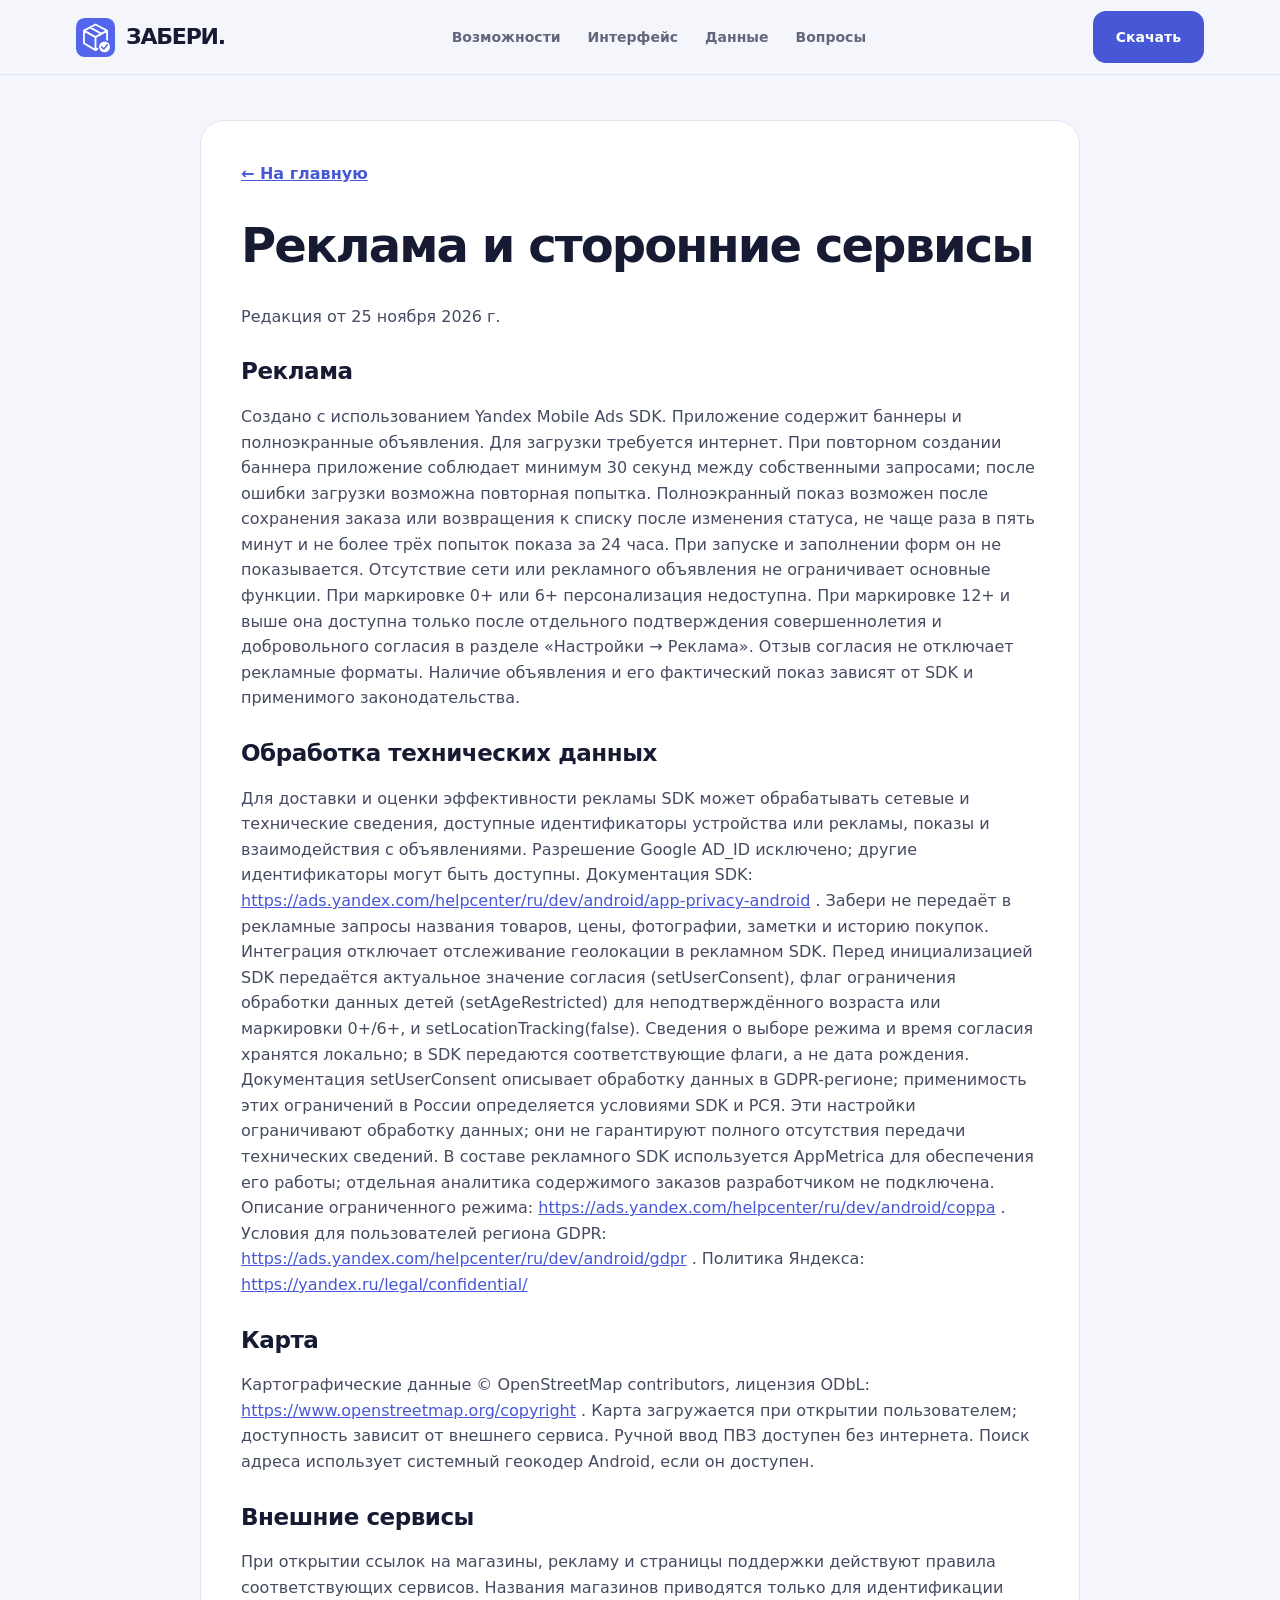
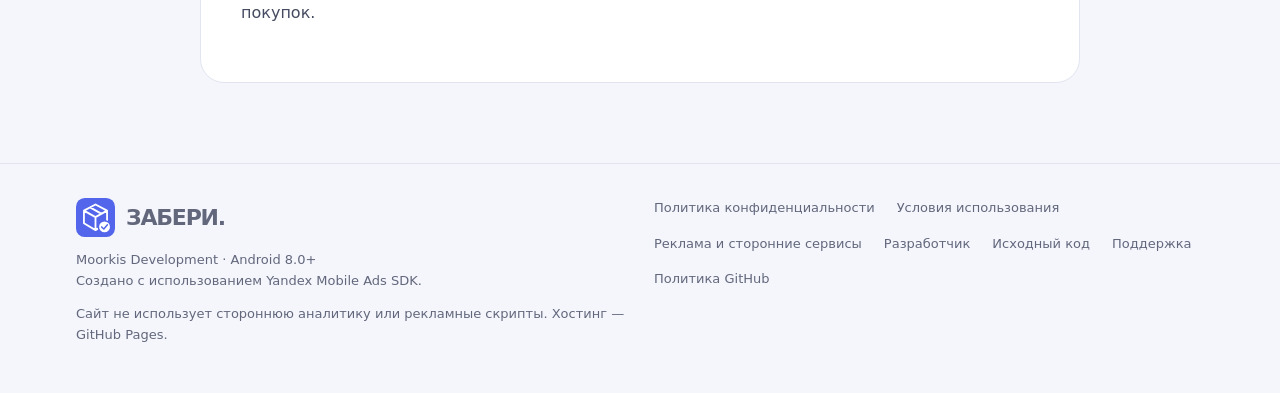
==== ads.html @ d18c514d "Publish animated Zaberi product site with source-based interface previews" ====
<!doctype html><html lang="ru"><head><meta charset="utf-8"><meta name="viewport" content="width=device-width,initial-scale=1"><meta name="description" content="Реклама и сторонние сервисы приложения ЗАБЕРИ."><meta name="theme-color" content="#f5f6fc"><meta property="og:title" content="Реклама и сторонние сервисы — ЗАБЕРИ."><meta property="og:description" content="Реклама и сторонние сервисы приложения ЗАБЕРИ."><meta property="og:image" content="https://epbloger.github.io/zaberi/assets/cover.svg"><title>Реклама и сторонние сервисы — ЗАБЕРИ.</title><link rel="icon" type="image/svg+xml" href="assets/icon.svg"><link rel="stylesheet" href="assets/site.css"></head><body><a class="skip" href="#main">К содержимому</a><header class="nav"><div class="wrap"><a class="brand" href="./" aria-label="ЗАБЕРИ. — главная"><img src="assets/icon.svg" alt="">ЗАБЕРИ.</a><nav class="navlinks" aria-label="Разделы сайта"><a href="./#features">Возможности</a><a href="./#screens">Интерфейс</a><a href="./#privacy">Данные</a><a href="./#faq">Вопросы</a></nav><a class="btn primary" href="./#download">Скачать</a></div></header><main id="main" class="legal"><a class="backlink" href="./">← На главную</a><h1>Реклама и сторонние сервисы</h1><p>Редакция от 25 ноября 2026 г.</p><h2>Реклама</h2><p>Создано с использованием Yandex Mobile Ads SDK. Приложение содержит баннеры и полноэкранные объявления. Для загрузки требуется интернет. При повторном создании баннера приложение соблюдает минимум 30 секунд между собственными запросами; после ошибки загрузки возможна повторная попытка. Полноэкранный показ возможен после сохранения заказа или возвращения к списку после изменения статуса, не чаще раза в пять минут и не более трёх попыток показа за 24 часа. При запуске и заполнении форм он не показывается. Отсутствие сети или рекламного объявления не ограничивает основные функции. При маркировке 0+ или 6+ персонализация недоступна. При маркировке 12+ и выше она доступна только после отдельного подтверждения совершеннолетия и добровольного согласия в разделе «Настройки → Реклама». Отзыв согласия не отключает рекламные форматы. Наличие объявления и его фактический показ зависят от SDK и применимого законодательства.</p><h2>Обработка технических данных</h2><p>Для доставки и оценки эффективности рекламы SDK может обрабатывать сетевые и технические сведения, доступные идентификаторы устройства или рекламы, показы и взаимодействия с объявлениями. Разрешение Google AD_ID исключено; другие идентификаторы могут быть доступны. Документация SDK: <a href="https://ads.yandex.com/helpcenter/ru/dev/android/app-privacy-android">https://ads.yandex.com/helpcenter/ru/dev/android/app-privacy-android</a> . Забери не передаёт в рекламные запросы названия товаров, цены, фотографии, заметки и историю покупок. Интеграция отключает отслеживание геолокации в рекламном SDK. Перед инициализацией SDK передаётся актуальное значение согласия (setUserConsent), флаг ограничения обработки данных детей (setAgeRestricted) для неподтверждённого возраста или маркировки 0+/6+, и setLocationTracking(false). Сведения о выборе режима и время согласия хранятся локально; в SDK передаются соответствующие флаги, а не дата рождения. Документация setUserConsent описывает обработку данных в GDPR-регионе; применимость этих ограничений в России определяется условиями SDK и РСЯ. Эти настройки ограничивают обработку данных; они не гарантируют полного отсутствия передачи технических сведений. В составе рекламного SDK используется AppMetrica для обеспечения его работы; отдельная аналитика содержимого заказов разработчиком не подключена. Описание ограниченного режима: <a href="https://ads.yandex.com/helpcenter/ru/dev/android/coppa">https://ads.yandex.com/helpcenter/ru/dev/android/coppa</a> . Условия для пользователей региона GDPR: <a href="https://ads.yandex.com/helpcenter/ru/dev/android/gdpr">https://ads.yandex.com/helpcenter/ru/dev/android/gdpr</a> . Политика Яндекса: <a href="https://yandex.ru/legal/confidential/">https://yandex.ru/legal/confidential/</a></p><h2>Карта</h2><p>Картографические данные © OpenStreetMap contributors, лицензия ODbL: <a href="https://www.openstreetmap.org/copyright">https://www.openstreetmap.org/copyright</a> . Карта загружается при открытии пользователем; доступность зависит от внешнего сервиса. Ручной ввод ПВЗ доступен без интернета. Поиск адреса использует системный геокодер Android, если он доступен.</p><h2>Внешние сервисы</h2><p>При открытии ссылок на магазины, рекламу и страницы поддержки действуют правила соответствующих сервисов. Названия магазинов приводятся только для идентификации покупок.</p></main><footer class="footer"><div class="wrap footer-grid"><div><a class="brand" href="./"><img src="assets/icon.svg" alt="">ЗАБЕРИ.</a><p>Moorkis Development · Android 8.0+<br>Создано с использованием Yandex Mobile Ads SDK.</p><p>Сайт не использует стороннюю аналитику или рекламные скрипты. Хостинг — GitHub Pages.</p></div><div class="footer-links"><a href="privacy.html">Политика конфиденциальности</a><a href="terms.html">Условия использования</a><a href="ads.html">Реклама и сторонние сервисы</a><a href="developer.html">Разработчик</a><a href="https://github.com/epbloger/zaberi/tree/release-1.0-dev">Исходный код</a><a href="mailto:helpmoorkis@yandex.ru">Поддержка</a><a href="https://docs.github.com/ru/site-policy/privacy-policies/github-general-privacy-statement">Политика GitHub</a></div></div></footer></body></html>
---- assets/site.css ----
:root{--ink:#161a32;--muted:#62677c;--brand:#4658d6;--paper:#f5f6fc;--line:#e2e5f0;--max:1180px}*{box-sizing:border-box}html{scroll-behavior:smooth;scroll-padding-top:90px}body{margin:0;background:var(--paper);color:var(--ink);font:16px/1.6 system-ui,-apple-system,"Segoe UI",sans-serif}a{color:inherit;text-decoration:none}img{max-width:100%;display:block}button{font:inherit;cursor:pointer}a:focus-visible,button:focus-visible,summary:focus-visible{outline:3px solid #5366eb;outline-offset:5px}.wrap{max-width:var(--max);margin:auto;padding:0 26px}.skip{position:absolute;top:-80px;background:white;padding:12px;z-index:100}.skip:focus{top:10px}.nav{position:sticky;top:0;z-index:10;background:#f5f6fcee;backdrop-filter:blur(18px);border-bottom:1px solid #e2e5f0}.nav .wrap{display:flex;align-items:center;justify-content:space-between;min-height:74px;gap:18px}.brand{display:flex;align-items:center;gap:11px;font-weight:900;font-size:22px;letter-spacing:-1.2px}.brand img{width:39px}.navlinks{display:flex;gap:27px;font-size:14px;color:var(--muted);font-weight:600}.navlinks a:hover{color:var(--brand)}.btn{display:inline-flex;align-items:center;justify-content:center;gap:8px;padding:14px 22px;border-radius:13px;font-size:14px;font-weight:700;border:1px solid transparent;transition:transform .2s,box-shadow .2s}.btn:hover{transform:translateY(-3px);box-shadow:0 12px 28px #161a3220}.primary{background:var(--brand);color:#fff}.light{background:white;color:#303eb2}.outline{border-color:#ffffff4d;color:white}.hero{isolation:isolate;overflow:hidden;position:relative;max-width:1320px;margin:22px auto 0;border-radius:34px;color:#fff;background:radial-gradient(ellipse at 85% 15%,#737ef9,transparent 52%),radial-gradient(ellipse at 30% 100%,#3448b5,transparent 65%),#171c42}.hero:before{content:"";position:absolute;inset:0;z-index:-1;background:linear-gradient(#ffffff13 1px,transparent 1px),linear-gradient(90deg,#ffffff13 1px,transparent 1px);background-size:44px 44px;mask-image:linear-gradient(90deg,transparent,#000)}.hero .wrap{min-height:650px;display:grid;grid-template-columns:1fr .95fr;gap:28px;align-items:center;padding:65px 34px}.eyebrow{text-transform:uppercase;letter-spacing:.14em;font-size:11px;font-weight:800;color:#b9c4ff;display:flex;align-items:center;gap:10px}.dot{background:#8cefb8;width:8px;height:8px;border-radius:50%;box-shadow:0 0 0 5px #8cefb82c}.hero h1{font-size:clamp(47px,5.8vw,83px);line-height:1.02;letter-spacing:-.075em;margin:24px 0;font-weight:850}.hero h1 span{color:#b8c3ff}.lead{font-size:19px;color:#e0e4fc;max-width:510px;margin:0 0 30px}.actions{display:flex;flex-wrap:wrap;gap:12px}.note{font-size:12px;color:#c3cbee;margin-top:20px}.visual{height:510px;position:relative;display:grid;place-items:center}.orb{position:absolute;width:390px;height:390px;border-radius:50%;border:1px solid #ffffff30;box-shadow:0 0 0 40px #ffffff09,0 0 0 80px #ffffff06}.phone{border:8px solid #151725;border-radius:34px;background:#151725;overflow:hidden;box-shadow:0 32px 70px #0a0e2990;aspect-ratio:390/800}.phone img{width:100%;height:100%;object-fit:contain;border-radius:25px}.front{width:238px;position:relative;z-index:2;animation:float 7s ease-in-out infinite;transform:translateX(-25px) rotate(-5deg)}.back{width:204px;position:absolute;transform:translateX(118px) rotate(10deg);opacity:.9}.bubble{position:absolute;z-index:3;background:#fff;color:#1c2343;padding:12px 16px;border-radius:15px;font-weight:750;font-size:14px;box-shadow:0 15px 40px #10153640;animation:drift 6s ease-in-out infinite}.bubble small{display:block;color:#62677c;font-size:11px;font-weight:500}.b1{left:0;top:74px}.b2{right:0;bottom:80px;animation-direction:reverse}@keyframes float{0%,100%{transform:translate(-25px,0) rotate(-5deg)}50%{transform:translate(-25px,-12px) rotate(-3deg)}}@keyframes drift{0%,100%{translate:0 0}50%{translate:0 -10px}}.trust{display:grid;grid-template-columns:repeat(4,1fr);gap:18px;padding:25px 0 10px}.trust>div{border-bottom:1px solid var(--line);padding:14px 0;font-size:13px;color:var(--muted)}.trust b{display:block;color:var(--ink);font-size:16px}.section{padding:94px 0 0}.kicker{font-size:11px;font-weight:850;letter-spacing:.15em;color:var(--brand);text-transform:uppercase}h2{font-size:clamp(32px,4.4vw,56px);line-height:1.07;letter-spacing:-.055em;margin:12px 0 20px}.intro{color:var(--muted);max-width:620px;font-size:18px;margin-bottom:30px}.grid{display:grid;grid-template-columns:repeat(3,1fr);gap:16px}.tile{background:#fff;border:1px solid var(--line);border-radius:23px;padding:26px;min-height:210px;transition:transform .3s,border-color .3s}.tile:hover{transform:translateY(-5px);border-color:#b6bfff}.tile-icon{width:46px;height:46px;display:grid;place-items:center;border-radius:14px;background:#e9edff;color:#4658d6;font-size:24px;font-weight:700}.tile h3{font-size:19px;letter-spacing:-.03em;margin:16px 0 7px}.tile p{margin:0;color:var(--muted);font-size:14px}.gallery{background:#e9edff;border:1px solid #dce2ff;border-radius:30px;padding:28px;display:grid;grid-template-columns:1fr 1fr;align-items:center;gap:30px}.tabs{display:grid;gap:9px}.tab{padding:16px 18px;text-align:left;background:#ffffff80;color:var(--ink);border:1px solid transparent;border-radius:14px;font-weight:700}.tab span{display:block;color:var(--muted);font-size:13px;font-weight:400}.tab[aria-pressed=true]{background:white;border-color:#b5bfff;box-shadow:0 5px 16px #4658d611}.display{display:grid;place-items:center;min-height:545px;background:radial-gradient(circle,#c6ceff,transparent 65%)}.display .phone{width:248px;box-shadow:0 25px 45px #343e8a35}.display .phone img{transition:opacity .2s}.demo-note{font-size:12px;color:#535c85;margin:12px 0 0;text-align:center}.privacy{display:grid;grid-template-columns:1.1fr 1fr;gap:22px;background:#171c42;color:#fff;border-radius:30px;padding:44px}.privacy p{color:#cbd2f8}.privacy .kicker{color:#aebcff}.privacy-list{display:grid;align-content:center;gap:12px}.privacy-list div{padding:15px 18px;background:#ffffff0a;border:1px solid #ffffff1c;border-radius:14px}.privacy-list b{color:#b8c3ff}.steps{display:grid;grid-template-columns:repeat(3,1fr);gap:16px}.step{border-top:1px solid #cbd2e8;padding:22px 8px 0}.step strong{font-size:32px;color:#5366eb;letter-spacing:-.07em}.step h3{margin:12px 0 8px}.step p{margin:0;color:var(--muted)}.faq{display:grid;gap:10px;max-width:860px}.faq details{background:#fff;border:1px solid var(--line);border-radius:16px;padding:18px 22px}.faq summary{cursor:pointer;font-weight:700}.faq p{color:var(--muted);margin:12px 0 0}.cta{border-radius:30px;background:linear-gradient(135deg,#343fb5,#5366eb);color:#fff;padding:45px;display:grid;grid-template-columns:1fr auto;align-items:center;gap:24px}.cta p{color:#e0e4ff;margin:0;max-width:650px}.cta h2{margin-top:0}.footer{margin-top:80px;border-top:1px solid var(--line);padding:34px 0;color:var(--muted);font-size:13px}.footer-grid{display:grid;grid-template-columns:1fr 1fr;gap:28px}.footer-links{display:flex;gap:15px 22px;flex-wrap:wrap;align-content:start}.footer a:hover,.legal a:hover{text-decoration:underline}.legal{max-width:880px;margin:45px auto 80px;padding:40px;background:white;border:1px solid var(--line);border-radius:24px;overflow-wrap:anywhere}.legal h1{font-size:clamp(30px,5vw,48px);line-height:1.1;letter-spacing:-.04em}.legal h2{font-size:23px;letter-spacing:-.02em;margin-top:30px}.legal a{color:var(--brand);text-decoration:underline}.legal p{color:#454b61}.legal .backlink{font-weight:700}.reveal{opacity:1;transform:none}.js .reveal.pending{opacity:0;transform:translateY(20px)}.js .reveal{transition:opacity .65s,transform .65s}@media(max-width:1000px){.hero{margin:14px 14px 0}.hero .wrap{grid-template-columns:1fr .85fr}.visual{height:480px}.front{width:210px}.back{width:178px;transform:translateX(85px) rotate(10deg)}.bubble{font-size:12px;padding:10px}.orb{width:270px;height:270px}.navlinks{gap:15px}.grid{grid-template-columns:repeat(2,1fr)}}@media(max-width:720px){.wrap{padding:0 18px}.nav .wrap{min-height:65px}.navlinks{display:none}.brand{font-size:20px}.nav .btn{padding:10px 13px;font-size:12px}.hero{margin:10px 10px 0;border-radius:24px}.hero .wrap{grid-template-columns:1fr;min-height:0;padding:36px 22px 12px;gap:0}.hero h1{font-size:clamp(43px,10vw,65px)}.lead{font-size:17px}.visual{height:450px}.front{width:195px}.back{width:165px;transform:translateX(83px) rotate(10deg)}.b1{top:65px;left:0}.b2{bottom:66px;right:0}.trust{grid-template-columns:repeat(2,1fr);gap:12px}.section{padding-top:65px}.grid{grid-template-columns:1fr}.tile{min-height:0}.gallery{grid-template-columns:1fr;padding:16px;gap:10px}.display{min-height:500px}.privacy{grid-template-columns:1fr;padding:26px}.steps{grid-template-columns:1fr}.cta{grid-template-columns:1fr;padding:28px}.footer-grid{grid-template-columns:1fr}.legal{margin:20px 14px;padding:23px}.footer{margin-top:55px}}@media(max-width:350px){.bubble{display:none}.back{transform:translateX(62px) rotate(8deg)}.front{width:178px}.display .phone{width:220px}}@media(prefers-reduced-motion:reduce){html{scroll-behavior:auto}*,*::before,*::after{animation:none!important;transition:none!important}.js .reveal.pending{opacity:1;transform:none}}
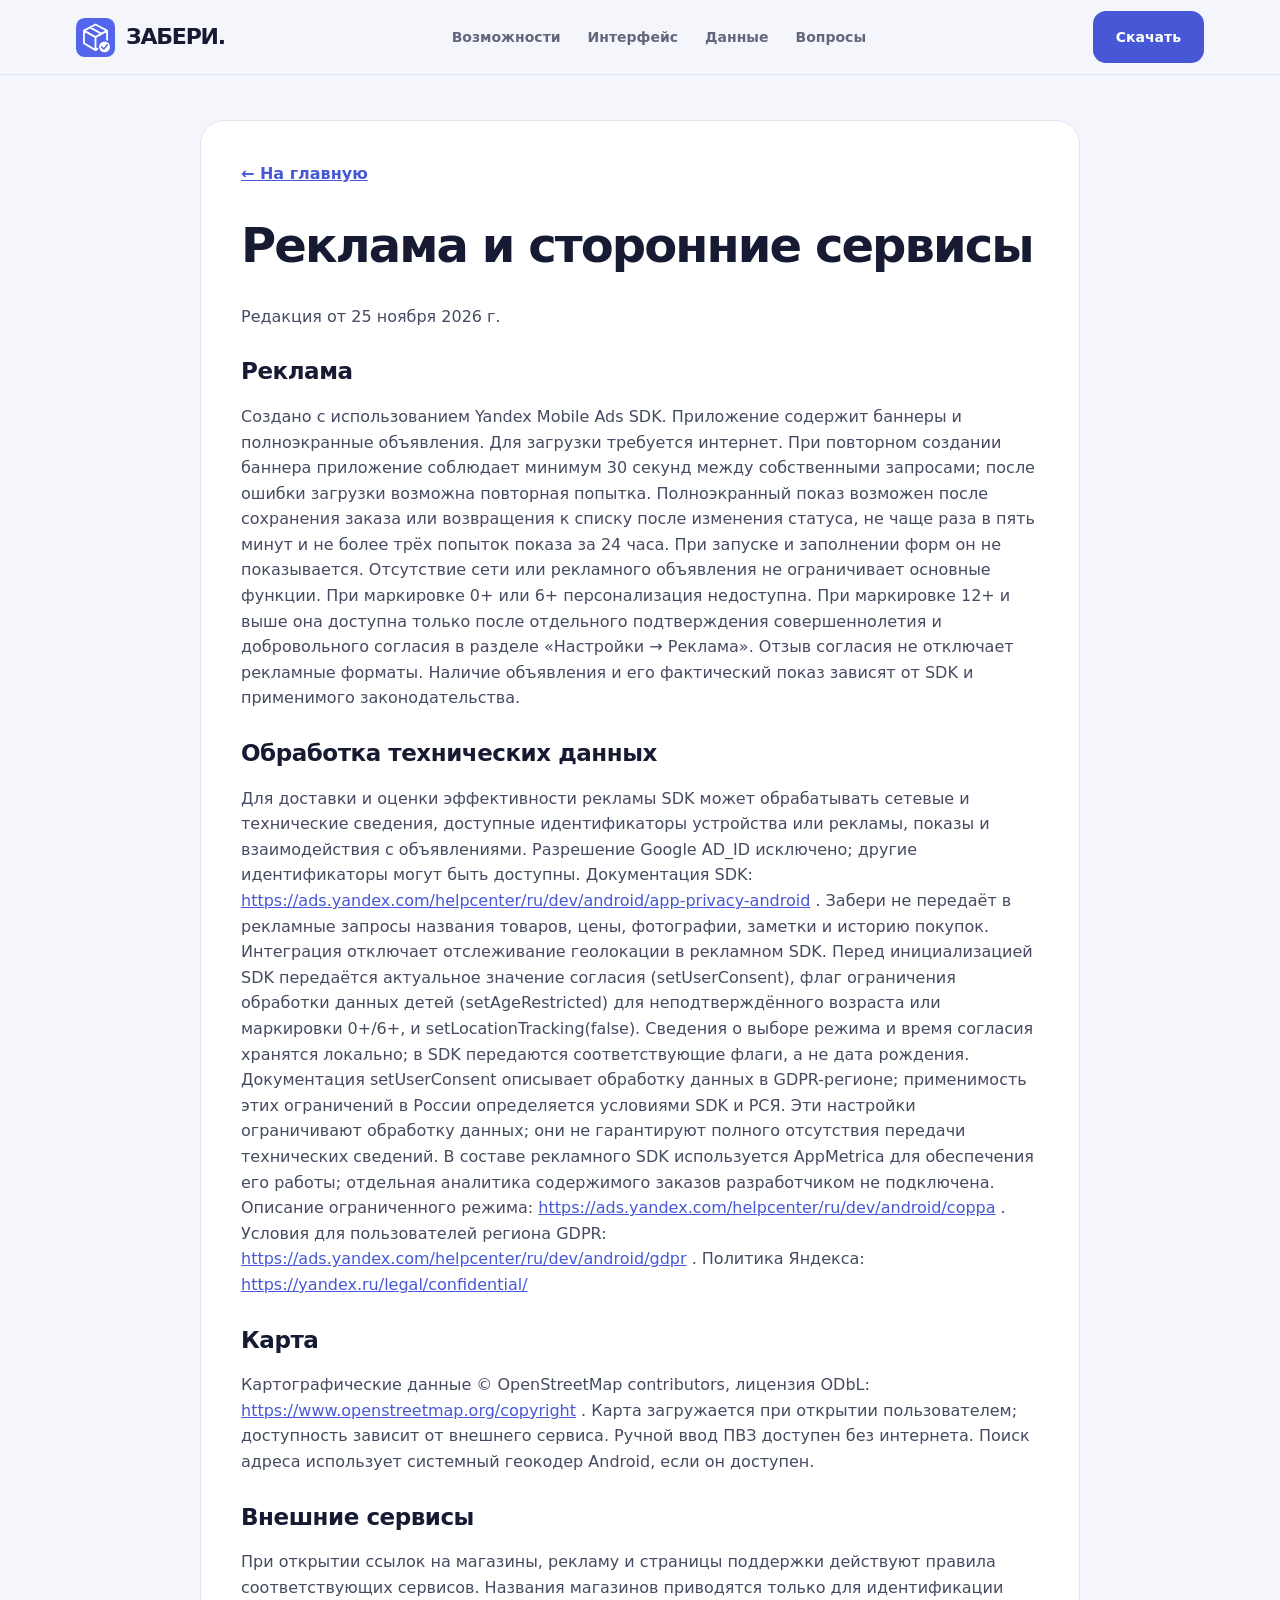
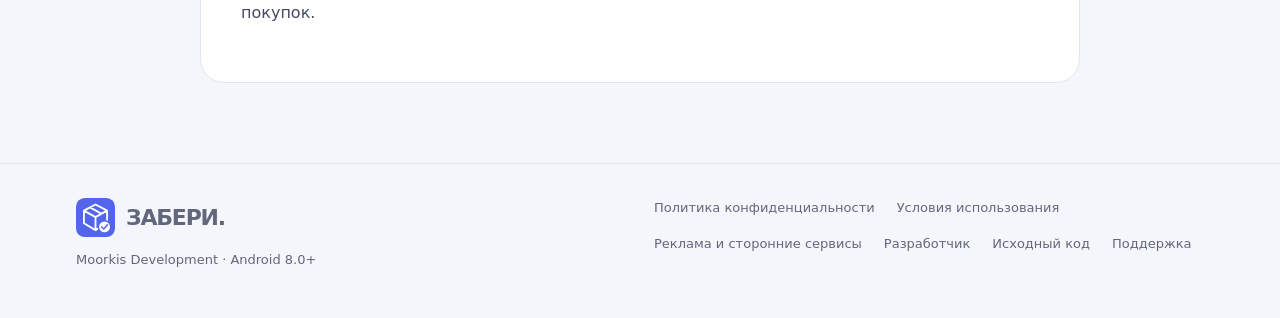
==== commit 1d8a88ef: "Move SDK and hosting details out of customer-facing pages" ====
--- a/ads.html
+++ b/ads.html
@@ -1 +1 @@
-<!doctype html><html lang="ru"><head><meta charset="utf-8"><meta name="viewport" content="width=device-width,initial-scale=1"><meta name="description" content="Реклама и сторонние сервисы приложения ЗАБЕРИ."><meta name="theme-color" content="#f5f6fc"><meta property="og:title" content="Реклама и сторонние сервисы — ЗАБЕРИ."><meta property="og:description" content="Реклама и сторонние сервисы приложения ЗАБЕРИ."><meta property="og:image" content="https://epbloger.github.io/zaberi/assets/cover.svg"><title>Реклама и сторонние сервисы — ЗАБЕРИ.</title><link rel="icon" type="image/svg+xml" href="assets/icon.svg"><link rel="stylesheet" href="assets/site.css"></head><body><a class="skip" href="#main">К содержимому</a><header class="nav"><div class="wrap"><a class="brand" href="./" aria-label="ЗАБЕРИ. — главная"><img src="assets/icon.svg" alt="">ЗАБЕРИ.</a><nav class="navlinks" aria-label="Разделы сайта"><a href="./#features">Возможности</a><a href="./#screens">Интерфейс</a><a href="./#privacy">Данные</a><a href="./#faq">Вопросы</a></nav><a class="btn primary" href="./#download">Скачать</a></div></header><main id="main" class="legal"><a class="backlink" href="./">← На главную</a><h1>Реклама и сторонние сервисы</h1><p>Редакция от 25 ноября 2026 г.</p><h2>Реклама</h2><p>Создано с использованием Yandex Mobile Ads SDK. Приложение содержит баннеры и полноэкранные объявления. Для загрузки требуется интернет. При повторном создании баннера приложение соблюдает минимум 30 секунд между собственными запросами; после ошибки загрузки возможна повторная попытка. Полноэкранный показ возможен после сохранения заказа или возвращения к списку после изменения статуса, не чаще раза в пять минут и не более трёх попыток показа за 24 часа. При запуске и заполнении форм он не показывается. Отсутствие сети или рекламного объявления не ограничивает основные функции. При маркировке 0+ или 6+ персонализация недоступна. При маркировке 12+ и выше она доступна только после отдельного подтверждения совершеннолетия и добровольного согласия в разделе «Настройки → Реклама». Отзыв согласия не отключает рекламные форматы. Наличие объявления и его фактический показ зависят от SDK и применимого законодательства.</p><h2>Обработка технических данных</h2><p>Для доставки и оценки эффективности рекламы SDK может обрабатывать сетевые и технические сведения, доступные идентификаторы устройства или рекламы, показы и взаимодействия с объявлениями. Разрешение Google AD_ID исключено; другие идентификаторы могут быть доступны. Документация SDK: <a href="https://ads.yandex.com/helpcenter/ru/dev/android/app-privacy-android">https://ads.yandex.com/helpcenter/ru/dev/android/app-privacy-android</a> . Забери не передаёт в рекламные запросы названия товаров, цены, фотографии, заметки и историю покупок. Интеграция отключает отслеживание геолокации в рекламном SDK. Перед инициализацией SDK передаётся актуальное значение согласия (setUserConsent), флаг ограничения обработки данных детей (setAgeRestricted) для неподтверждённого возраста или маркировки 0+/6+, и setLocationTracking(false). Сведения о выборе режима и время согласия хранятся локально; в SDK передаются соответствующие флаги, а не дата рождения. Документация setUserConsent описывает обработку данных в GDPR-регионе; применимость этих ограничений в России определяется условиями SDK и РСЯ. Эти настройки ограничивают обработку данных; они не гарантируют полного отсутствия передачи технических сведений. В составе рекламного SDK используется AppMetrica для обеспечения его работы; отдельная аналитика содержимого заказов разработчиком не подключена. Описание ограниченного режима: <a href="https://ads.yandex.com/helpcenter/ru/dev/android/coppa">https://ads.yandex.com/helpcenter/ru/dev/android/coppa</a> . Условия для пользователей региона GDPR: <a href="https://ads.yandex.com/helpcenter/ru/dev/android/gdpr">https://ads.yandex.com/helpcenter/ru/dev/android/gdpr</a> . Политика Яндекса: <a href="https://yandex.ru/legal/confidential/">https://yandex.ru/legal/confidential/</a></p><h2>Карта</h2><p>Картографические данные © OpenStreetMap contributors, лицензия ODbL: <a href="https://www.openstreetmap.org/copyright">https://www.openstreetmap.org/copyright</a> . Карта загружается при открытии пользователем; доступность зависит от внешнего сервиса. Ручной ввод ПВЗ доступен без интернета. Поиск адреса использует системный геокодер Android, если он доступен.</p><h2>Внешние сервисы</h2><p>При открытии ссылок на магазины, рекламу и страницы поддержки действуют правила соответствующих сервисов. Названия магазинов приводятся только для идентификации покупок.</p></main><footer class="footer"><div class="wrap footer-grid"><div><a class="brand" href="./"><img src="assets/icon.svg" alt="">ЗАБЕРИ.</a><p>Moorkis Development · Android 8.0+<br>Создано с использованием Yandex Mobile Ads SDK.</p><p>Сайт не использует стороннюю аналитику или рекламные скрипты. Хостинг — GitHub Pages.</p></div><div class="footer-links"><a href="privacy.html">Политика конфиденциальности</a><a href="terms.html">Условия использования</a><a href="ads.html">Реклама и сторонние сервисы</a><a href="developer.html">Разработчик</a><a href="https://github.com/epbloger/zaberi/tree/release-1.0-dev">Исходный код</a><a href="mailto:helpmoorkis@yandex.ru">Поддержка</a><a href="https://docs.github.com/ru/site-policy/privacy-policies/github-general-privacy-statement">Политика GitHub</a></div></div></footer></body></html>+<!doctype html><html lang="ru"><head><meta charset="utf-8"><meta name="viewport" content="width=device-width,initial-scale=1"><meta name="description" content="Реклама и сторонние сервисы приложения ЗАБЕРИ."><meta name="theme-color" content="#f5f6fc"><meta property="og:title" content="Реклама и сторонние сервисы — ЗАБЕРИ."><meta property="og:description" content="Реклама и сторонние сервисы приложения ЗАБЕРИ."><meta property="og:image" content="https://epbloger.github.io/zaberi/assets/cover.svg"><title>Реклама и сторонние сервисы — ЗАБЕРИ.</title><link rel="icon" type="image/svg+xml" href="assets/icon.svg"><link rel="stylesheet" href="assets/site.css"></head><body><a class="skip" href="#main">К содержимому</a><header class="nav"><div class="wrap"><a class="brand" href="./" aria-label="ЗАБЕРИ. — главная"><img src="assets/icon.svg" alt="">ЗАБЕРИ.</a><nav class="navlinks" aria-label="Разделы сайта"><a href="./#features">Возможности</a><a href="./#screens">Интерфейс</a><a href="./#privacy">Данные</a><a href="./#faq">Вопросы</a></nav><a class="btn primary" href="./#download">Скачать</a></div></header><main id="main" class="legal"><a class="backlink" href="./">← На главную</a><h1>Реклама и сторонние сервисы</h1><p>Редакция от 25 ноября 2026 г.</p><h2>Реклама</h2><p>Создано с использованием Yandex Mobile Ads SDK. Приложение содержит баннеры и полноэкранные объявления. Для загрузки требуется интернет. При повторном создании баннера приложение соблюдает минимум 30 секунд между собственными запросами; после ошибки загрузки возможна повторная попытка. Полноэкранный показ возможен после сохранения заказа или возвращения к списку после изменения статуса, не чаще раза в пять минут и не более трёх попыток показа за 24 часа. При запуске и заполнении форм он не показывается. Отсутствие сети или рекламного объявления не ограничивает основные функции. При маркировке 0+ или 6+ персонализация недоступна. При маркировке 12+ и выше она доступна только после отдельного подтверждения совершеннолетия и добровольного согласия в разделе «Настройки → Реклама». Отзыв согласия не отключает рекламные форматы. Наличие объявления и его фактический показ зависят от SDK и применимого законодательства.</p><h2>Обработка технических данных</h2><p>Для доставки и оценки эффективности рекламы SDK может обрабатывать сетевые и технические сведения, доступные идентификаторы устройства или рекламы, показы и взаимодействия с объявлениями. Разрешение Google AD_ID исключено; другие идентификаторы могут быть доступны. Документация SDK: <a href="https://ads.yandex.com/helpcenter/ru/dev/android/app-privacy-android">https://ads.yandex.com/helpcenter/ru/dev/android/app-privacy-android</a> . Забери не передаёт в рекламные запросы названия товаров, цены, фотографии, заметки и историю покупок. Интеграция отключает отслеживание геолокации в рекламном SDK. Перед инициализацией SDK передаётся актуальное значение согласия (setUserConsent), флаг ограничения обработки данных детей (setAgeRestricted) для неподтверждённого возраста или маркировки 0+/6+, и setLocationTracking(false). Сведения о выборе режима и время согласия хранятся локально; в SDK передаются соответствующие флаги, а не дата рождения. Документация setUserConsent описывает обработку данных в GDPR-регионе; применимость этих ограничений в России определяется условиями SDK и РСЯ. Эти настройки ограничивают обработку данных; они не гарантируют полного отсутствия передачи технических сведений. В составе рекламного SDK используется AppMetrica для обеспечения его работы; отдельная аналитика содержимого заказов разработчиком не подключена. Описание ограниченного режима: <a href="https://ads.yandex.com/helpcenter/ru/dev/android/coppa">https://ads.yandex.com/helpcenter/ru/dev/android/coppa</a> . Условия для пользователей региона GDPR: <a href="https://ads.yandex.com/helpcenter/ru/dev/android/gdpr">https://ads.yandex.com/helpcenter/ru/dev/android/gdpr</a> . Политика Яндекса: <a href="https://yandex.ru/legal/confidential/">https://yandex.ru/legal/confidential/</a></p><h2>Карта</h2><p>Картографические данные © OpenStreetMap contributors, лицензия ODbL: <a href="https://www.openstreetmap.org/copyright">https://www.openstreetmap.org/copyright</a> . Карта загружается при открытии пользователем; доступность зависит от внешнего сервиса. Ручной ввод ПВЗ доступен без интернета. Поиск адреса использует системный геокодер Android, если он доступен.</p><h2>Внешние сервисы</h2><p>При открытии ссылок на магазины, рекламу и страницы поддержки действуют правила соответствующих сервисов. Названия магазинов приводятся только для идентификации покупок.</p></main><footer class="footer"><div class="wrap footer-grid"><div><a class="brand" href="./"><img src="assets/icon.svg" alt="">ЗАБЕРИ.</a><p>Moorkis Development · Android 8.0+</p></div><div class="footer-links"><a href="privacy.html">Политика конфиденциальности</a><a href="terms.html">Условия использования</a><a href="ads.html">Реклама и сторонние сервисы</a><a href="developer.html">Разработчик</a><a href="https://github.com/epbloger/zaberi/tree/release-1.0-dev">Исходный код</a><a href="mailto:helpmoorkis@yandex.ru">Поддержка</a></div></div></footer></body></html>
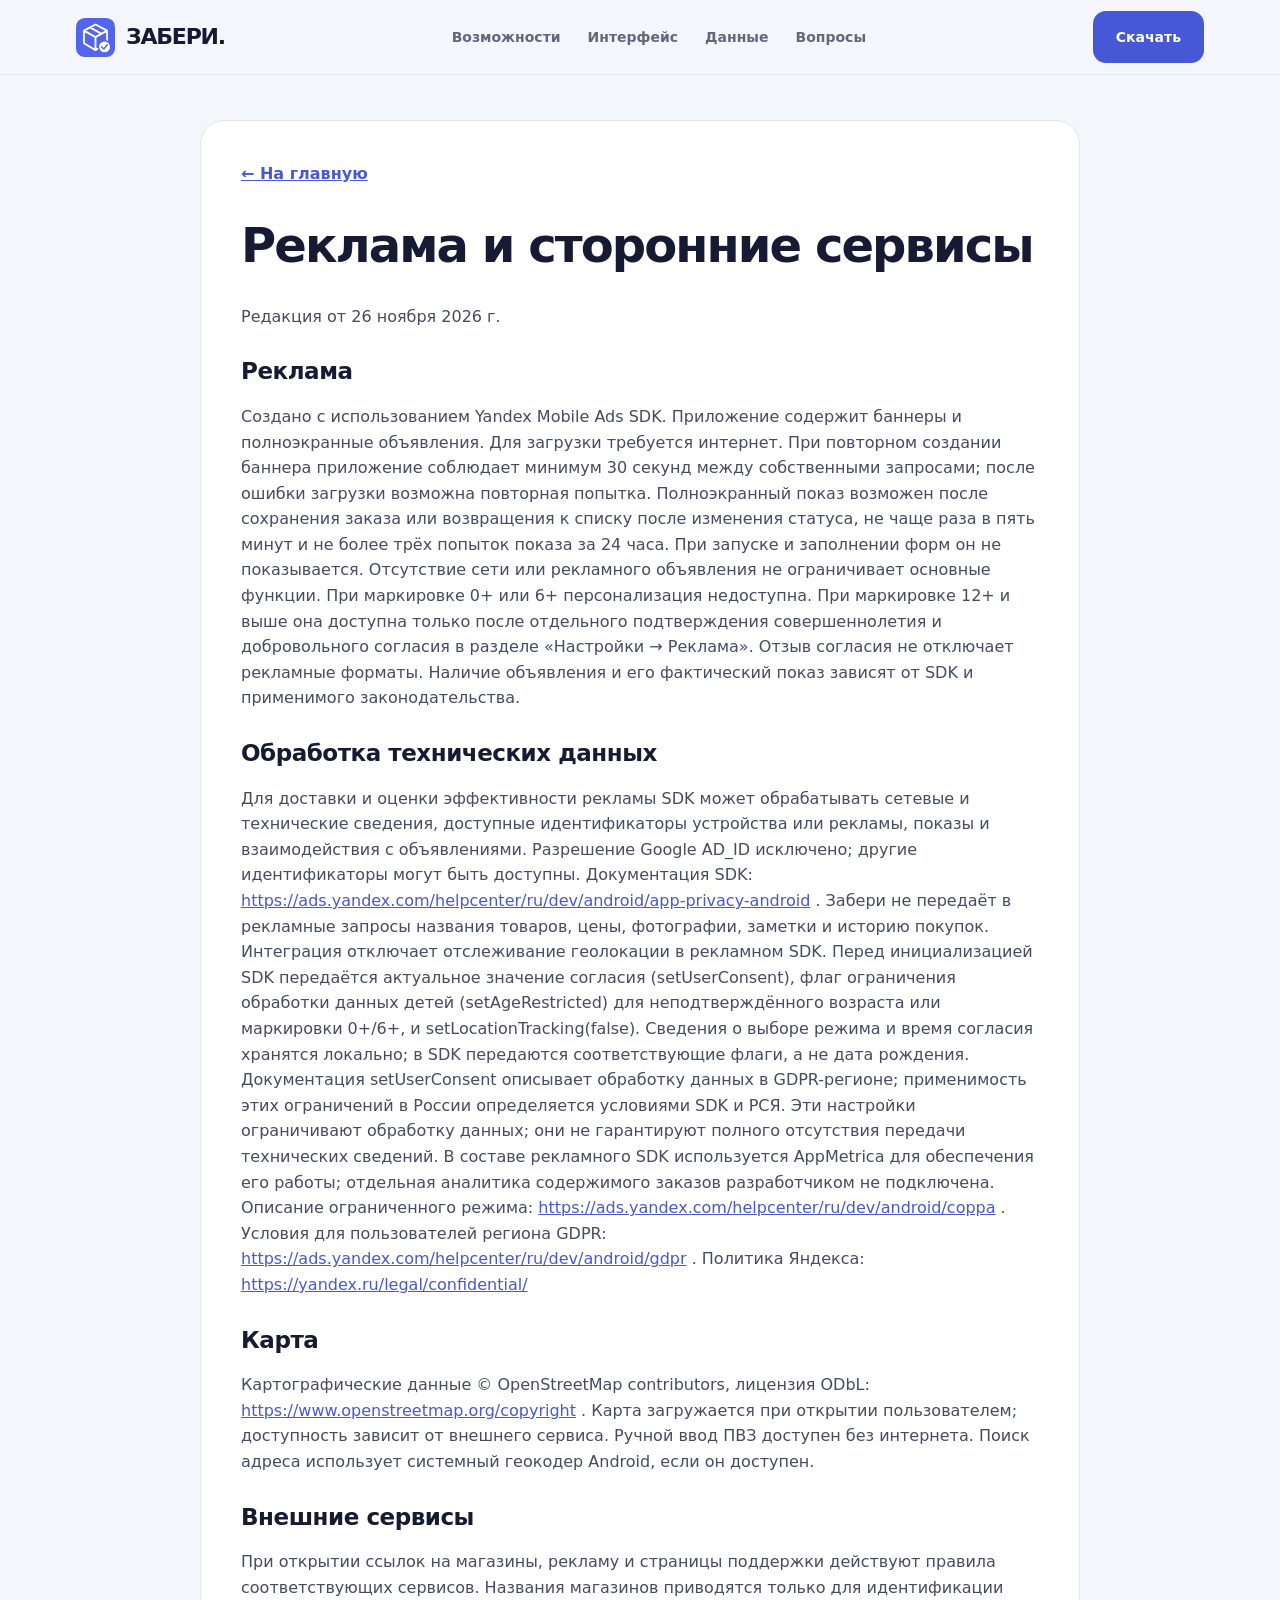
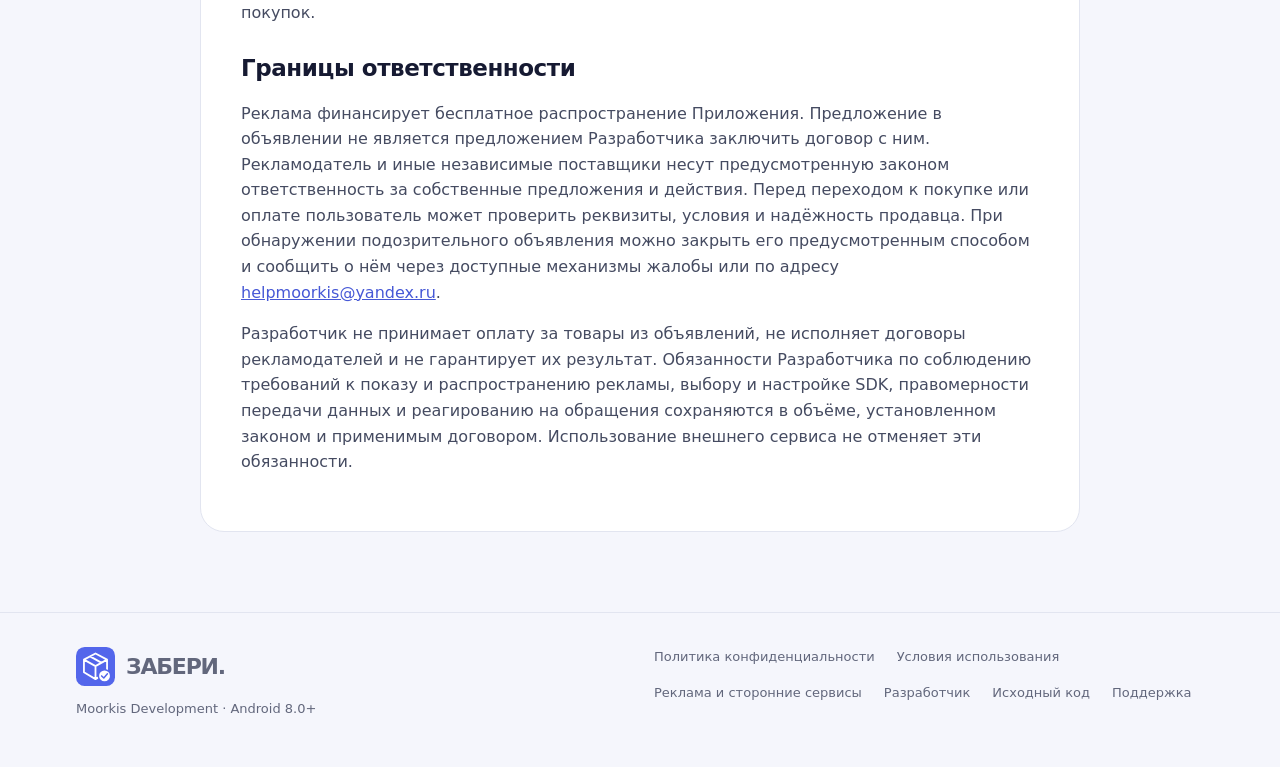
==== commit 55fbfade: "Synchronize public legal pages with revised user terms and privacy notices" ====
--- a/ads.html
+++ b/ads.html
@@ -1 +1 @@
-<!doctype html><html lang="ru"><head><meta charset="utf-8"><meta name="viewport" content="width=device-width,initial-scale=1"><meta name="description" content="Реклама и сторонние сервисы приложения ЗАБЕРИ."><meta name="theme-color" content="#f5f6fc"><meta property="og:title" content="Реклама и сторонние сервисы — ЗАБЕРИ."><meta property="og:description" content="Реклама и сторонние сервисы приложения ЗАБЕРИ."><meta property="og:image" content="https://epbloger.github.io/zaberi/assets/cover.svg"><title>Реклама и сторонние сервисы — ЗАБЕРИ.</title><link rel="icon" type="image/svg+xml" href="assets/icon.svg"><link rel="stylesheet" href="assets/site.css"></head><body><a class="skip" href="#main">К содержимому</a><header class="nav"><div class="wrap"><a class="brand" href="./" aria-label="ЗАБЕРИ. — главная"><img src="assets/icon.svg" alt="">ЗАБЕРИ.</a><nav class="navlinks" aria-label="Разделы сайта"><a href="./#features">Возможности</a><a href="./#screens">Интерфейс</a><a href="./#privacy">Данные</a><a href="./#faq">Вопросы</a></nav><a class="btn primary" href="./#download">Скачать</a></div></header><main id="main" class="legal"><a class="backlink" href="./">← На главную</a><h1>Реклама и сторонние сервисы</h1><p>Редакция от 25 ноября 2026 г.</p><h2>Реклама</h2><p>Создано с использованием Yandex Mobile Ads SDK. Приложение содержит баннеры и полноэкранные объявления. Для загрузки требуется интернет. При повторном создании баннера приложение соблюдает минимум 30 секунд между собственными запросами; после ошибки загрузки возможна повторная попытка. Полноэкранный показ возможен после сохранения заказа или возвращения к списку после изменения статуса, не чаще раза в пять минут и не более трёх попыток показа за 24 часа. При запуске и заполнении форм он не показывается. Отсутствие сети или рекламного объявления не ограничивает основные функции. При маркировке 0+ или 6+ персонализация недоступна. При маркировке 12+ и выше она доступна только после отдельного подтверждения совершеннолетия и добровольного согласия в разделе «Настройки → Реклама». Отзыв согласия не отключает рекламные форматы. Наличие объявления и его фактический показ зависят от SDK и применимого законодательства.</p><h2>Обработка технических данных</h2><p>Для доставки и оценки эффективности рекламы SDK может обрабатывать сетевые и технические сведения, доступные идентификаторы устройства или рекламы, показы и взаимодействия с объявлениями. Разрешение Google AD_ID исключено; другие идентификаторы могут быть доступны. Документация SDK: <a href="https://ads.yandex.com/helpcenter/ru/dev/android/app-privacy-android">https://ads.yandex.com/helpcenter/ru/dev/android/app-privacy-android</a> . Забери не передаёт в рекламные запросы названия товаров, цены, фотографии, заметки и историю покупок. Интеграция отключает отслеживание геолокации в рекламном SDK. Перед инициализацией SDK передаётся актуальное значение согласия (setUserConsent), флаг ограничения обработки данных детей (setAgeRestricted) для неподтверждённого возраста или маркировки 0+/6+, и setLocationTracking(false). Сведения о выборе режима и время согласия хранятся локально; в SDK передаются соответствующие флаги, а не дата рождения. Документация setUserConsent описывает обработку данных в GDPR-регионе; применимость этих ограничений в России определяется условиями SDK и РСЯ. Эти настройки ограничивают обработку данных; они не гарантируют полного отсутствия передачи технических сведений. В составе рекламного SDK используется AppMetrica для обеспечения его работы; отдельная аналитика содержимого заказов разработчиком не подключена. Описание ограниченного режима: <a href="https://ads.yandex.com/helpcenter/ru/dev/android/coppa">https://ads.yandex.com/helpcenter/ru/dev/android/coppa</a> . Условия для пользователей региона GDPR: <a href="https://ads.yandex.com/helpcenter/ru/dev/android/gdpr">https://ads.yandex.com/helpcenter/ru/dev/android/gdpr</a> . Политика Яндекса: <a href="https://yandex.ru/legal/confidential/">https://yandex.ru/legal/confidential/</a></p><h2>Карта</h2><p>Картографические данные © OpenStreetMap contributors, лицензия ODbL: <a href="https://www.openstreetmap.org/copyright">https://www.openstreetmap.org/copyright</a> . Карта загружается при открытии пользователем; доступность зависит от внешнего сервиса. Ручной ввод ПВЗ доступен без интернета. Поиск адреса использует системный геокодер Android, если он доступен.</p><h2>Внешние сервисы</h2><p>При открытии ссылок на магазины, рекламу и страницы поддержки действуют правила соответствующих сервисов. Названия магазинов приводятся только для идентификации покупок.</p></main><footer class="footer"><div class="wrap footer-grid"><div><a class="brand" href="./"><img src="assets/icon.svg" alt="">ЗАБЕРИ.</a><p>Moorkis Development · Android 8.0+</p></div><div class="footer-links"><a href="privacy.html">Политика конфиденциальности</a><a href="terms.html">Условия использования</a><a href="ads.html">Реклама и сторонние сервисы</a><a href="developer.html">Разработчик</a><a href="https://github.com/epbloger/zaberi/tree/release-1.0-dev">Исходный код</a><a href="mailto:helpmoorkis@yandex.ru">Поддержка</a></div></div></footer></body></html>+<!doctype html><html lang="ru"><head><meta charset="utf-8"><meta name="viewport" content="width=device-width,initial-scale=1"><meta name="description" content="Реклама и сторонние сервисы приложения ЗАБЕРИ."><meta name="theme-color" content="#f5f6fc"><meta property="og:title" content="Реклама и сторонние сервисы — ЗАБЕРИ."><meta property="og:description" content="Реклама и сторонние сервисы приложения ЗАБЕРИ."><meta property="og:image" content="https://epbloger.github.io/zaberi/assets/cover.svg"><title>Реклама и сторонние сервисы — ЗАБЕРИ.</title><link rel="icon" type="image/svg+xml" href="assets/icon.svg"><link rel="stylesheet" href="assets/site.css"></head><body><a class="skip" href="#main">К содержимому</a><header class="nav"><div class="wrap"><a class="brand" href="./" aria-label="ЗАБЕРИ. — главная"><img src="assets/icon.svg" alt="">ЗАБЕРИ.</a><nav class="navlinks" aria-label="Разделы сайта"><a href="./#features">Возможности</a><a href="./#screens">Интерфейс</a><a href="./#privacy">Данные</a><a href="./#faq">Вопросы</a></nav><a class="btn primary" href="./#download">Скачать</a></div></header><main id="main" class="legal"><a class="backlink" href="./">← На главную</a><h1>Реклама и сторонние сервисы</h1><p>Редакция от 26 ноября 2026 г.</p><h2>Реклама</h2><p>Создано с использованием Yandex Mobile Ads SDK. Приложение содержит баннеры и полноэкранные объявления. Для загрузки требуется интернет. При повторном создании баннера приложение соблюдает минимум 30 секунд между собственными запросами; после ошибки загрузки возможна повторная попытка. Полноэкранный показ возможен после сохранения заказа или возвращения к списку после изменения статуса, не чаще раза в пять минут и не более трёх попыток показа за 24 часа. При запуске и заполнении форм он не показывается. Отсутствие сети или рекламного объявления не ограничивает основные функции. При маркировке 0+ или 6+ персонализация недоступна. При маркировке 12+ и выше она доступна только после отдельного подтверждения совершеннолетия и добровольного согласия в разделе «Настройки → Реклама». Отзыв согласия не отключает рекламные форматы. Наличие объявления и его фактический показ зависят от SDK и применимого законодательства.</p><h2>Обработка технических данных</h2><p>Для доставки и оценки эффективности рекламы SDK может обрабатывать сетевые и технические сведения, доступные идентификаторы устройства или рекламы, показы и взаимодействия с объявлениями. Разрешение Google AD_ID исключено; другие идентификаторы могут быть доступны. Документация SDK: <a href="https://ads.yandex.com/helpcenter/ru/dev/android/app-privacy-android">https://ads.yandex.com/helpcenter/ru/dev/android/app-privacy-android</a> . Забери не передаёт в рекламные запросы названия товаров, цены, фотографии, заметки и историю покупок. Интеграция отключает отслеживание геолокации в рекламном SDK. Перед инициализацией SDK передаётся актуальное значение согласия (setUserConsent), флаг ограничения обработки данных детей (setAgeRestricted) для неподтверждённого возраста или маркировки 0+/6+, и setLocationTracking(false). Сведения о выборе режима и время согласия хранятся локально; в SDK передаются соответствующие флаги, а не дата рождения. Документация setUserConsent описывает обработку данных в GDPR-регионе; применимость этих ограничений в России определяется условиями SDK и РСЯ. Эти настройки ограничивают обработку данных; они не гарантируют полного отсутствия передачи технических сведений. В составе рекламного SDK используется AppMetrica для обеспечения его работы; отдельная аналитика содержимого заказов разработчиком не подключена. Описание ограниченного режима: <a href="https://ads.yandex.com/helpcenter/ru/dev/android/coppa">https://ads.yandex.com/helpcenter/ru/dev/android/coppa</a> . Условия для пользователей региона GDPR: <a href="https://ads.yandex.com/helpcenter/ru/dev/android/gdpr">https://ads.yandex.com/helpcenter/ru/dev/android/gdpr</a> . Политика Яндекса: <a href="https://yandex.ru/legal/confidential/">https://yandex.ru/legal/confidential/</a></p><h2>Карта</h2><p>Картографические данные © OpenStreetMap contributors, лицензия ODbL: <a href="https://www.openstreetmap.org/copyright">https://www.openstreetmap.org/copyright</a> . Карта загружается при открытии пользователем; доступность зависит от внешнего сервиса. Ручной ввод ПВЗ доступен без интернета. Поиск адреса использует системный геокодер Android, если он доступен.</p><h2>Внешние сервисы</h2><p>При открытии ссылок на магазины, рекламу и страницы поддержки действуют правила соответствующих сервисов. Названия магазинов приводятся только для идентификации покупок.</p><h2>Границы ответственности</h2><p>Реклама финансирует бесплатное распространение Приложения. Предложение в объявлении не является предложением Разработчика заключить договор с ним. Рекламодатель и иные независимые поставщики несут предусмотренную законом ответственность за собственные предложения и действия. Перед переходом к покупке или оплате пользователь может проверить реквизиты, условия и надёжность продавца. При обнаружении подозрительного объявления можно закрыть его предусмотренным способом и сообщить о нём через доступные механизмы жалобы или по адресу <a href="mailto:helpmoorkis@yandex.ru">helpmoorkis@yandex.ru</a>.</p><p>Разработчик не принимает оплату за товары из объявлений, не исполняет договоры рекламодателей и не гарантирует их результат. Обязанности Разработчика по соблюдению требований к показу и распространению рекламы, выбору и настройке SDK, правомерности передачи данных и реагированию на обращения сохраняются в объёме, установленном законом и применимым договором. Использование внешнего сервиса не отменяет эти обязанности.</p></main><footer class="footer"><div class="wrap footer-grid"><div><a class="brand" href="./"><img src="assets/icon.svg" alt="">ЗАБЕРИ.</a><p>Moorkis Development · Android 8.0+</p></div><div class="footer-links"><a href="privacy.html">Политика конфиденциальности</a><a href="terms.html">Условия использования</a><a href="ads.html">Реклама и сторонние сервисы</a><a href="developer.html">Разработчик</a><a href="https://github.com/epbloger/zaberi/tree/release-1.0-dev">Исходный код</a><a href="mailto:helpmoorkis@yandex.ru">Поддержка</a></div></div></footer></body></html>
